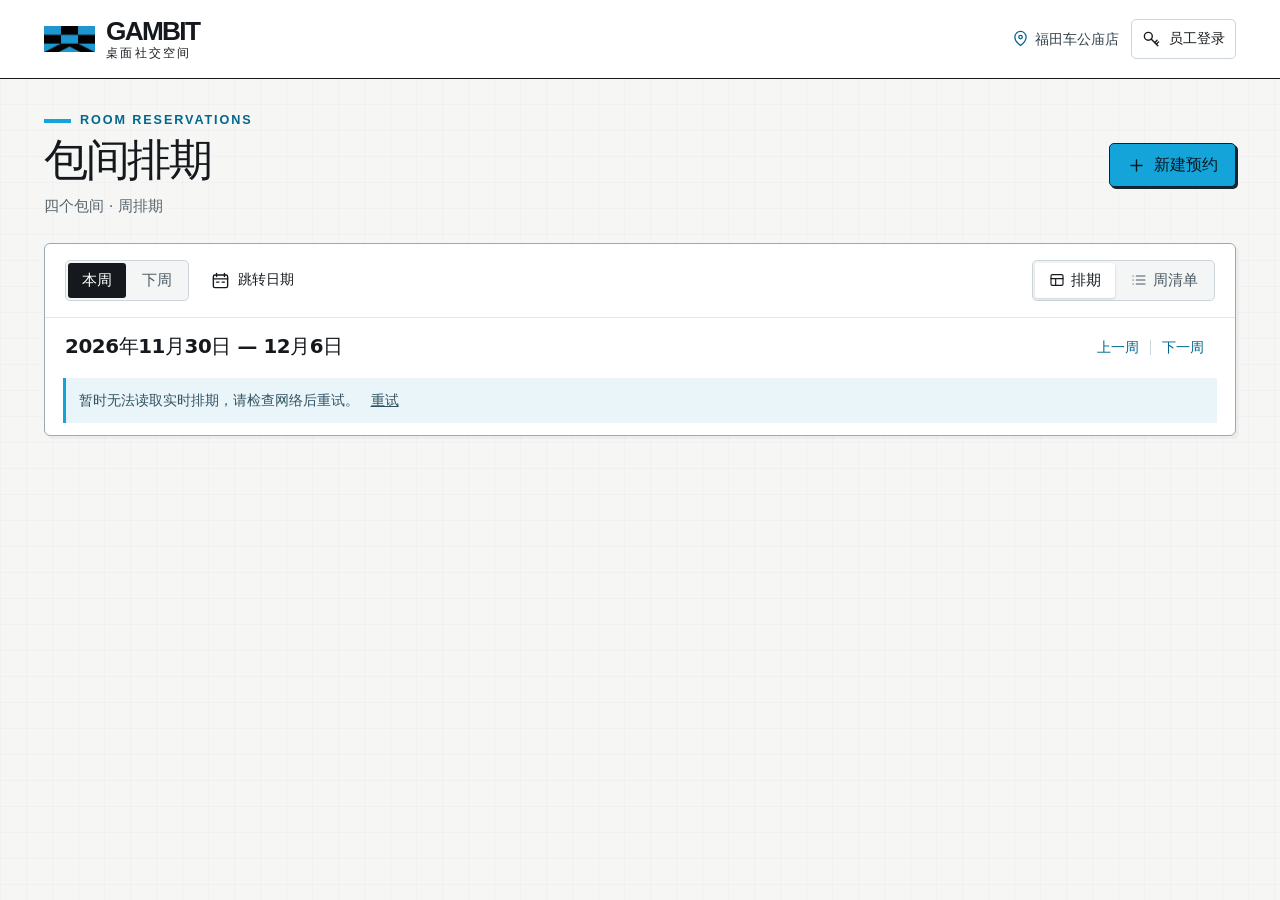
==== index.html @ 35f5a4e7 "发布 GAMBIT 实时只读包间排期" ====
<!doctype html>
<html lang="zh-CN"><head>
<meta charset="utf-8"><meta name="viewport" content="width=device-width, initial-scale=1, viewport-fit=cover">
<meta http-equiv="Content-Security-Policy" content="default-src 'self'; script-src 'self'; style-src 'self'; img-src 'self'; connect-src https://gambit-futian-room-bookings.major-petal-4125.chatgpt.site; form-action 'none'; base-uri 'none'; object-src 'none'">
<meta name="referrer" content="no-referrer"><meta name="robots" content="noindex, nofollow, noarchive">
<meta name="theme-color" content="#f6f7f5"><meta name="booking-service" content="https://gambit-futian-room-bookings.major-petal-4125.chatgpt.site/">
<title>GAMBIT 包间排期 · 福田车公庙店</title><link rel="icon" href="./gambit-mark.png"><link rel="stylesheet" href="./style.css">
<script type="module" src="./viewer.js"></script></head><body>
<svg class="icon-defs" xmlns="http://www.w3.org/2000/svg" aria-hidden="true">
  <symbol id="i-pin" viewBox="0 0 24 24"><path d="M20 10c0 6-8 12-8 12S4 16 4 10a8 8 0 1 1 16 0Z"/><circle cx="12" cy="10" r="2.5"/></symbol>
  <symbol id="i-lock" viewBox="0 0 24 24"><rect x="4.5" y="10" width="15" height="11" rx="2"/><path d="M8 10V7a4 4 0 1 1 8 0v3m-4 5v2"/></symbol>
  <symbol id="i-key" viewBox="0 0 24 24"><circle cx="8" cy="8" r="5"/><path d="m11.5 11.5 8.5 8.5m-4-4 3-3m-1 5 3-3"/></symbol>
  <symbol id="i-eye" viewBox="0 0 24 24"><path d="M2 12s3.5-7 10-7 10 7 10 7-3.5 7-10 7S2 12 2 12Z"/><circle cx="12" cy="12" r="3"/></symbol>
  <symbol id="i-eyeoff" viewBox="0 0 24 24"><path d="M3 3l18 18M10 5.2c6-1.1 10 4.1 12 6.8a20 20 0 0 1-3 3.6M6 6.6A20 20 0 0 0 2 12s3.4 7 10 7a11 11 0 0 0 4.1-.8"/></symbol>
  <symbol id="i-die" viewBox="0 0 24 24"><path d="m12 2 9 5v10l-9 5-9-5V7Zm0 0-4 7h8Zm-9 5 5 2-3 9m16-11-5 2 3 9M8 9l4 10 4-10m-11 9 7 1 7-1m-7 1v3"/></symbol>
  <symbol id="i-large" viewBox="0 0 24 24"><rect x="3" y="7" width="18" height="10" rx="2"/><path d="M6 4h3m6 0h3M6 20h3m6 0h3"/></symbol>
  <symbol id="i-room" viewBox="0 0 24 24"><path d="M5 21V5a2 2 0 0 1 2-2h10a2 2 0 0 1 2 2v16M3 21h18m-6-9v2"/></symbol>
  <symbol id="i-plus" viewBox="0 0 24 24"><path d="M12 5v14M5 12h14"/></symbol>
  <symbol id="i-calendar" viewBox="0 0 24 24"><rect x="3" y="5" width="18" height="16" rx="2"/><path d="M7 3v4m10-4v4M3 10h18m-14 4h3m4 0h3"/></symbol>
  <symbol id="i-grid" viewBox="0 0 24 24"><rect x="3" y="4" width="18" height="16" rx="2"/><path d="M3 10h18m-11 0v10"/></symbol>
  <symbol id="i-list" viewBox="0 0 24 24"><path d="M8 6h13M8 12h13M8 18h13M3 6h.5M3 12h.5M3 18h.5"/></symbol>
  <symbol id="i-clock" viewBox="0 0 24 24"><circle cx="12" cy="12" r="9"/><path d="M12 6v6l4 2"/></symbol>
  <symbol id="i-people" viewBox="0 0 24 24"><circle cx="9" cy="8" r="3"/><path d="M3 20v-2a6 6 0 0 1 12 0v2m1-15a3 3 0 0 1 0 6m2 3a5 5 0 0 1 3 4v2"/></symbol>
  <symbol id="i-x" viewBox="0 0 24 24"><path d="m6 6 12 12M18 6 6 18"/></symbol>
  <symbol id="i-down" viewBox="0 0 24 24"><path d="m6 9 6 6 6-6"/></symbol>
  <symbol id="i-edit" viewBox="0 0 24 24"><path d="m15 5 4 4M4 20l4-1 12-12a2.8 2.8 0 0 0-4-4L4 15Z"/></symbol>
  <symbol id="i-check" viewBox="0 0 24 24"><path d="m4 12 5 5L20 6"/></symbol>
</svg>
<header class="topbar"><div class="mast wrap">
  <div class="brand" aria-label="GAMBIT 桌面社交空间"><img src="./gambit-mark.png" width="48" height="24" alt=""><div><b>GAMBIT</b><span>桌面社交空间</span></div></div>
  <div class="mast-tools"><span class="location"><svg class="ico"><use href="#i-pin"/></svg>福田车公庙店</span><button id="staff-login" class="plain lock"><svg class="ico"><use href="#i-key"/></svg>员工登录</button></div>
</div></header>
<noscript><p class="wrap">请启用 JavaScript 查看实时排期，或<a href="https://gambit-futian-room-bookings.major-petal-4125.chatgpt.site/">打开门店预约台</a>。</p></noscript>
<main id="board" class="board wrap">
  <div class="page-heading">
    <div><div class="eyebrow"><i></i>ROOM RESERVATIONS</div><h1>包间排期</h1><p id="stats" class="summary" aria-live="polite"></p></div>
    <button id="new-booking" class="button primary"><svg class="ico"><use href="#i-plus"/></svg>新建预约</button>
  </div>
  <section class="calendar-panel" aria-labelledby="week-range">
    <div class="calendar-toolbar">
      <div class="week-control"><div class="week-tabs" aria-label="快捷选周"><button id="this-week">本周</button><button id="next-week">下周</button></div>
      <button class="plain jump" id="jump"><svg class="ico"><use href="#i-calendar"/></svg>跳转日期</button></div>
      <div class="view-tabs" aria-label="查看方式"><button id="view-grid"><svg class="ico"><use href="#i-grid"/></svg>排期</button><button id="view-list"><svg class="ico"><use href="#i-list"/></svg>周清单</button></div>
    </div>
    <div class="week-line"><h2 id="week-range"></h2><div class="pager"><button id="prev" aria-label="上一周">上一周</button><span aria-hidden="true"></span><button id="next" aria-label="下一周">下一周</button></div></div>
    <div id="calendar-feedback" class="notice" role="status" hidden></div>
    <div id="schedule"></div>
  </section>
</main>
<dialog id="date-dialog" class="dialog compact" aria-labelledby="date-title">
  <div class="dialog-head"><h2 id="date-title">跳转日期</h2><button type="button" class="icon-button" data-close aria-label="关闭"><svg class="ico"><use href="#i-x"/></svg></button></div>
  <form id="date-form"><div class="dialog-body"><label for="jump-date">查看哪一天</label><input type="date" id="jump-date" min="1000-01-01" max="9998-12-31" required></div>
  <div class="dialog-foot"><button type="button" class="button" data-close>返回</button><button type="submit" class="button primary">查看排期</button></div></form>
</dialog>
<dialog id="detail" class="dialog detail" aria-labelledby="detail-heading">
  <div class="dialog-head"><span class="dialog-section">预约详情</span><button type="button" class="icon-button" data-close aria-label="关闭"><svg class="ico"><use href="#i-x"/></svg></button></div>
  <div id="detail-content" class="dialog-body"></div>
  <div class="dialog-foot"><button type="button" class="button" data-close>返回排期</button><button type="button" class="button primary" id="detail-login"><svg class="ico"><use href="#i-key"/></svg>员工登录</button></div>
</dialog></body></html>
---- style.css ----
:root {
  color-scheme: light;
  --ink: #15191d;
  --muted: #56636c;
  --line: #ccd5d9;
  --soft-line: #e1e6e8;
  --paper: #f6f7f5;
  --blue: #14a4da;
  --deep-blue: #00678f;
  font: 100%/1.55 "Gambit Sans", "PingFang SC", "Microsoft YaHei", "Noto Sans CJK SC", system-ui, sans-serif;
  color: var(--ink);
  background: var(--paper);
  font-synthesis: none;
}
* { box-sizing: border-box }
[hidden] { display: none !important }
body {
  margin: 0; min-height: 100vh;
  background-image: linear-gradient(#78858d0b 1px, transparent 1px), linear-gradient(90deg, #78858d0b 1px, transparent 1px);
  background-size: 26px 26px;
}
button, input, textarea { font: inherit; color: inherit }
button { cursor: pointer; -webkit-tap-highlight-color: transparent; touch-action: manipulation }
button:disabled { cursor: wait; opacity: .55 }
button:focus-visible, summary:focus-visible, input:focus-visible, textarea:focus-visible, a:focus-visible { outline: 3px solid #007aaa; outline-offset: 3px }
button { background: none; border: 0; line-height: 1.35 }
h1,h2,h3,p,fieldset,dl,dd { margin: 0 }
.wrap { width: min(1240px, calc(100% - 88px)); margin-inline: auto }
.icon-defs { position: absolute; width: 0; height: 0; overflow: hidden }
.ico { width: 19px; height: 19px; display: inline-block; flex: none; fill: none; stroke: currentColor; stroke-width: 1.75; stroke-linecap: round; stroke-linejoin: round; vertical-align: middle }
.topbar { background: #fff; border-bottom: 1px solid var(--ink) }
.mast { min-height: 78px; display: flex; align-items: center; justify-content: space-between; gap: 14px }
.brand { display: inline-flex; align-items: center; gap: 11px }
.brand img { width: 51px; height: auto }
.brand div { display: grid; gap: 3px }
.brand b { font-family: "Arial Black", Arial, sans-serif; font-size: 1.64rem; line-height: .94; font-weight: 1000; letter-spacing: -.065em }
.brand span { font-size: .75rem; line-height: 1; font-weight: 700; letter-spacing: .19em }
.mast-tools, .location, .plain, .button, .icon-button, .duration, .text-button, .photo-label { display: inline-flex; align-items: center; justify-content: center }
.mast-tools { gap: 12px }
.location { gap: 6px; color: #34424b; font-size: .9rem; font-weight: 600 }
.location .ico { color: var(--deep-blue); width: 17px }
.button, .plain, .icon-button { gap: 8px; font-weight: 650; border-radius: 5px }
.button { min-height: 44px; padding: 9px 17px; background: #fff; border: 1px solid #abb7bd }
.button:hover { background: #eef2f3 }
.button.primary { background: var(--blue); border-color: #0b2530; color: #081820; box-shadow: 2px 2px 0 #17252c }
.button.primary:hover { background: #39b6e4 }
.button.primary:active { box-shadow: none; transform: translate(1px, 1px) }
.button.full { width: 100% }
.plain { min-height: 40px; padding: 7px 10px; font-size: .9rem }
.plain:hover, .icon-button:hover { background: #eaf1f4 }
.icon-button { min-width: 40px; min-height: 40px; padding: 7px }
.lock { border: 1px solid var(--line) }
.eyebrow { display: flex; align-items: center; gap: 9px; font: 700 .79rem/1.2 Arial, sans-serif; letter-spacing: .15em }
.eyebrow i { width: 27px; height: 4px; background: var(--blue) }
.gate-main { max-width: 1160px; padding: clamp(38px, 7vh, 78px) 0 40px }
.gate-card { display: grid; grid-template-columns: 1.2fr 1fr; border: 1px solid #222e34; background: #fff; box-shadow: 5px 5px 0 #13222c14; border-radius: 7px; overflow: hidden }
.hero-photo { position: relative; isolation: isolate; min-height: 450px; overflow: hidden; background-color: #25251f; color: #fff }
.room-photo { position: absolute; inset: 0; width: 100%; height: 100%; object-fit: cover; object-position: 49% 46%; z-index: -2 }
.hero-photo::after { content: ""; position: absolute; inset: 0; z-index: -1; background: linear-gradient(180deg, #0003, transparent 34%, #0001 52%, #030c12e6 100%) }
.photo-label { position: absolute; left: 25px; top: 25px; gap: 7px; font-size: .875rem; color: #fff; background: #11191cd9; padding: 5px 11px; border: 1px solid #ffffff4d; border-radius: 3px }
.photo-label .ico { width: 16px; height: 16px; color: #66d7ff }
.photo-caption { position: absolute; left: clamp(24px, 3.4vw, 54px); right: 16px; bottom: 45px }
.photo-caption .eyebrow { color: #8de2ff; margin-bottom: 11px }
.photo-caption h1 { font-size: clamp(3rem, 5.6vw, 5rem); font-weight: 800; line-height: 1.12; letter-spacing: -.055em }
.checker { width: 96px; height: 12px; position: absolute; right: 0; bottom: 0; background: repeating-conic-gradient(var(--blue) 0 25%, #121a20 0 50%) 0 / 24px 24px }
.gate-entry { padding: clamp(28px, 4.4vw, 62px); align-self: center }
.key-icon { background: #dff4fb; border: 1px solid #9edbed; border-radius: 5px; width: 45px; height: 45px; display: grid; place-items: center; color: #066d94; margin-bottom: 18px }
.key-icon .ico { width: 25px; height: 25px }
.gate-entry h2 { font-size: clamp(1.65rem, 2.8vw, 2.38rem); font-weight: 750; letter-spacing: -.045em; line-height: 1.3 }
.intro { color: var(--muted); margin: 8px 0 25px }
label:not(.inline-check), legend { display: block; font-size: .91rem; font-weight: 650; color: #28343b }
input:not([type=checkbox],[type=radio]), textarea {
  display: block; width: 100%; min-width: 0; min-height: 44px; padding: 9px 12px;
  border: 1px solid #abb8bf; border-radius: 4px; background: #fff; font-size: 1rem; line-height: 1.45; font-weight: 400;
}
input::placeholder, textarea::placeholder { color: #687782; opacity: 1 }
label input:not([type=radio],[type=checkbox]), label textarea, label + input, .password-input { margin-top: 6px }
.password-input { position: relative }
.password-input input { padding-right: 46px }
.password-input .visibility { position: absolute; top: 2px; bottom: 2px; right: 2px; color: var(--muted) }
#confirm-field { margin-top: 13px }
#enter { margin-top: 20px }
.gate-links { display: flex; flex-wrap: wrap; justify-content: space-between; align-items: center; gap: 8px; margin-top: 12px }
.gate-links a { color: var(--deep-blue); font-size: .875rem; text-underline-offset: .18em }
.gate-links .plain { margin-left: -8px }
.field-note { margin-left: 4px; color: var(--muted); font-size: .81rem; font-weight: 400 }
.room-index { display: grid; grid-template-columns: .83fr repeat(4, 1fr); margin-top: 23px; background: #fff; border: 1px solid var(--line); border-radius: 5px; padding: 17px 0; align-items: center }
.room-index h2 { font-size: .9rem; color: var(--muted); font-weight: 650; padding-left: 25px }
.room-index > div { display: flex; align-items: center; gap: 10px; font-weight: 650; border-left: 1px solid var(--soft-line); padding-left: clamp(15px, 2.15vw, 34px) }
[data-room=trpg] { --room: #00779f; --wash: #e0f4fc; --edge: #1c9fc9 }
[data-room=large] { --room: #825400; --wash: #fff1ce; --edge: #d9a126 }
[data-room=small1] { --room: #69519a; --wash: #f0ebfc; --edge: #a08bc9 }
[data-room=small2] { --room: #256a50; --wash: #e3f3e9; --edge: #68aa85 }
.room-icon { color: var(--room); background: var(--wash); border-radius: 4px; width: 33px; height: 33px; display: inline-grid; place-items: center }
.board { padding: 34px 0 48px }
.page-heading { display: flex; align-items: center; justify-content: space-between; gap: 12px; margin-bottom: 25px }
.page-heading .eyebrow { color: var(--deep-blue); margin-bottom: 7px }
.page-heading h1 { font-size: clamp(2.1rem, 3.4vw, 3.15rem); line-height: 1.18; font-weight: 780; letter-spacing: -.055em }
.summary { color: var(--muted); margin-top: 8px; min-height: 23px; font-size: .92rem; font-variant-numeric: tabular-nums }
.calendar-panel { border: 1px solid #9ba9b1; border-radius: 6px; background: #fff; box-shadow: 3px 3px 0 #1831440b; overflow: hidden }
.calendar-toolbar, .week-line { display: flex; justify-content: space-between; align-items: center; gap: 10px; padding: 16px 20px }
.calendar-toolbar { border-bottom: 1px solid var(--soft-line) }
.week-control, .week-tabs, .view-tabs, .pager { display: flex; align-items: center }
.week-control { gap: 12px }
.week-tabs, .view-tabs { border: 1px solid var(--line); border-radius: 5px; padding: 2px; background: #f4f6f6; gap: 2px }
.week-tabs button, .view-tabs button { padding: 7px 14px; min-height: 35px; border-radius: 3px; display: inline-flex; align-items: center; gap: 6px; font-size: .91rem; font-weight: 650; color: #4c5962 }
.week-tabs [aria-pressed=true] { background: var(--ink); color: #fff }
.view-tabs [aria-pressed=true] { background: #fff; color: var(--ink); box-shadow: 0 1px 3px #18314430 }
.view-tabs .ico { width: 16px; height: 16px }
.week-tabs button:hover:not([aria-pressed=true]),.view-tabs button:hover:not([aria-pressed=true]) { background: #e5eaec }
.week-line { padding-block: 12px }
.week-line h2 { font-size: clamp(1rem, 1.6vw, 1.24rem); letter-spacing: -.02em }
.pager { white-space: nowrap }
.pager span { height: 15px; width: 1px; background: var(--line) }
.pager button { color: var(--deep-blue); min-height: 36px; padding: 6px 11px; border-radius: 4px; font-size: .875rem; font-weight: 650 }
.pager button:hover { background: #e8f4f9 }
.calendar-table { width: 100%; border-collapse: collapse; table-layout: fixed; font-variant-numeric: tabular-nums }
.calendar-table .date-col { width: 94px }
.calendar-table th, .calendar-table td { text-align: left }
.calendar-table thead { background: #f2f5f5; border-top: 1px solid var(--line) }
.calendar-table thead th { padding: 12px 14px; font-size: .96rem; font-weight: 700; border-bottom: 1px solid var(--line) }
.calendar-table thead th:first-child { padding-left: 18px; font-size: .87rem; color: var(--muted) }
.room-head { display: flex; align-items: center; gap: 8px }
.room-head .room-icon { width: 28px; height: 28px }
.room-head .ico { width: 17px; height: 17px }
.calendar-table tbody th { vertical-align: top; padding: 11px 12px 11px 18px; background: #fafbfa; border-right: 1px solid var(--soft-line); font-weight: 600 }
.calendar-table tr + tr th,.calendar-table tr + tr td { border-top: 1px solid var(--soft-line) }
.calendar-table td { border-left: 1px solid var(--soft-line); padding: 5px; vertical-align: top; height: 66px; position: relative }
.day-number { display: block; font: 750 1.22rem/1.2 Arial, sans-serif; letter-spacing: -.04em }
.day-name { font-size: .8rem; color: #52626c; margin-top: 3px; display: block }
.calendar-table tr.today th { box-shadow: inset 4px 0 0 var(--blue); background: #eaf7fc }
.today .day-name { color: var(--deep-blue); font-weight: 700 }
.weekend th .day-number { color: #76531d }
.empty-slot { display: flex; width: 100%; min-height: 51px; height: 100%; align-items: center; justify-content: center; border-radius: 3px; color: #9caab0 }
.empty-slot .ico { width: 15px; height: 15px }
.empty-slot:hover { background: var(--wash); color: var(--room) }
.filled .extra-slot { position: absolute; top: 8px; right: 8px; display: grid; place-items: center; height: 30px; width: 29px; border-radius: 3px; background: var(--wash); color: var(--room) }
.filled .extra-slot .ico { width: 15px; height: 15px }
.filled .extra-slot:hover { box-shadow: inset 0 0 0 1px var(--edge) }
.filled .booking-card:first-child strong { padding-right: 24px }
.booking-card { display: block; width: 100%; text-align: left; background: var(--wash); border-left: 3px solid var(--edge); border-radius: 3px; padding: 8px 10px; margin-bottom: 3px }
.booking-card:hover { box-shadow: inset 0 0 0 1px var(--edge) }
.booking-card strong { display: block; color: #18252d; font-weight: 730; font-size: .97rem; line-height: 1.4; overflow-wrap: anywhere }
.card-time { display: block; line-height: 1.5; font-size: .9rem; font-weight: 680; color: var(--room); font-variant-numeric: tabular-nums; margin-top: 2px }
.card-facts { display: inline-flex; flex-wrap: wrap; gap: 4px 13px; margin-top: 4px; color: #33444d; font-size: .86rem }
.card-facts span,.pill,.facts-strip span { display: inline-flex; align-items: center; gap: 5px }
.card-facts .ico { width: 14px; height: 14px }
.notice { margin: 0 18px 12px; padding: 9px 13px; background: #eaf5fa; border-left: 3px solid var(--blue); color: #315261; font-size: .9rem }
.notice button { text-decoration: underline; font-weight: 700; color: inherit; padding: 4px 7px }
.mobile-schedule { display: none }
.agenda { border-top: 1px solid var(--line); padding: 0 20px }
.agenda-day { display: grid; grid-template-columns: 105px minmax(0,1fr); gap: 10px; padding: 15px 0; border-bottom: 1px solid var(--soft-line) }
.agenda-day:last-child { border-bottom: 0 }
.agenda-day h3 { font-size: 1rem }
.agenda-day h3 span { display: block; font-size: .84rem; color: var(--muted); font-weight: 500 }
.agenda-booking { width: 100%; display: grid; grid-template-columns: minmax(150px,1.3fr) minmax(106px,.7fr) minmax(84px,.6fr) minmax(70px,.5fr) minmax(110px,.7fr); align-items: center; gap: 10px; text-align: left; min-height: 46px; border-bottom: 1px dashed var(--soft-line); padding: 7px }
.agenda-booking:last-child { border-bottom: 0 }
.agenda-booking:hover { background: #f7fafb }
.agenda-booking strong { overflow-wrap: anywhere; font-size: 1rem }
.agenda-booking .card-time { margin: 0 }
.agenda-fact { display: flex; align-items: center; gap: 5px; font-size: .9rem; color: var(--muted) }
.agenda-fact .ico { width: 16px }
.pill { color: var(--room); background: var(--wash); padding: 4px 9px; border-radius: 4px; font-size: .875rem; font-weight: 650; width: fit-content }
.pill::before { content: ""; width: 6px; height: 12px; background: var(--edge); border-radius: 1px }
.agenda-empty { display: flex; align-items: center; justify-content: space-between; color: var(--muted); font-size: .9rem; min-height: 40px }
.agenda-empty button { color: var(--deep-blue); font-weight: 650; padding: 8px }
.dialog { border: 1px solid #25323b; border-radius: 8px; width: min(580px, calc(100% - 32px)); max-height: min(90dvh, 900px); padding: 0; overflow: auto; color: var(--ink); background: #fff; box-shadow: 0 15px 70px #111c2638 }
.dialog::backdrop { background: #11212b85 }
body:has(dialog[open]) { overflow: hidden }
.dialog.compact { max-width: 425px }
.dialog-head, .dialog-foot { display: flex; align-items: center; justify-content: space-between; gap: 10px; padding: 13px 22px; background: #fff; z-index: 2 }
.dialog-head { position: sticky; top: 0; border-bottom: 1px solid var(--soft-line) }
.dialog-head h2, .dialog-section { font-size: 1.2rem; font-weight: 720 }
.dialog-head .icon-button { margin-right: -6px }
.dialog-body { padding: 21px 23px }
.dialog-foot { justify-content: flex-end; position: sticky; bottom: 0; border-top: 1px solid var(--soft-line) }
.form-grid { display: grid; grid-template-columns: repeat(2, minmax(0,1fr)); gap: 14px 16px }
.wide { grid-column: 1/-1 }
.form-stack { display: grid; gap: 13px }
fieldset { border: 0; padding: 0; min-width: 0 }
legend { padding: 0; margin-bottom: 6px }
.room-choices { display: grid; grid-template-columns: repeat(4,1fr); gap: 6px }
.room-choices label { position: relative; display: grid; place-items: center; min-height: 42px; border: 1px solid var(--line); border-radius: 4px; font-size: .875rem; white-space: nowrap; cursor: pointer }
.room-choices input { position: absolute; opacity: 0; inset: 0; width: 100%; height: 100%; margin: 0; cursor: pointer }
.room-choices label:has(:checked) { color: var(--room); border: 2px solid var(--room); background: var(--wash) }
.room-choices label:focus-within { outline: 2px solid var(--deep-blue); outline-offset: 2px }
.duration-row { display: flex; align-items: center; justify-content: space-between; gap: 8px }
.duration { color: #075e80; background: #edf8fc; border-radius: 4px; gap: 6px; padding: 5px 9px; font-size: .9rem; font-weight: 650 }
.duration .ico { width: 16px; height: 16px }
.inline-check { display: flex; align-items: center; gap: 5px; font-size: .9rem; cursor: pointer }
.inline-check input { accent-color: var(--deep-blue); width: 16px; height: 16px }
.quick-lengths { display: flex; gap: 6px; flex-wrap: wrap; align-items: center; font-size: .85rem; color: var(--muted) }
.quick-lengths > span { margin-right: 3px }
.quick-lengths button { border: 1px solid var(--line); border-radius: 4px; color: #36464f; padding: 5px 9px; min-height: 32px }
.quick-lengths button:hover { background: #e6f5fb }
.extra { border-top: 1px solid var(--soft-line); padding-top: 12px }
.extra summary { display: flex; align-items: center; gap: 7px; font-weight: 680; cursor: pointer; list-style: none; min-height: 34px }
.extra summary::-webkit-details-marker { display: none }
.extra summary span { color: var(--muted); font-size: .8rem; font-weight: 400 }
.extra summary .ico { margin-left: auto; width: 16px }
.extra[open] summary .ico { transform: rotate(180deg) }
.extra .form-grid { padding-top: 11px }
textarea { resize: vertical }
.muted { color: var(--muted); font-size: .9rem }
.error { background: #fff0eb; border-left: 3px solid #bf5238; color: #8b301e; padding: 9px 12px; font-size: .9rem; margin: 8px 0 0; overflow-wrap: anywhere }
.inset { margin: 0 23px 15px }
.detail h2 { font-size: 1.55rem; line-height: 1.35; margin: 12px 0 16px; overflow-wrap: anywhere }
.detail-time { font-size: 1.03rem; font-weight: 650; font-variant-numeric: tabular-nums; line-height: 1.7 }
.facts-strip { display: flex; gap: 18px; font-size: .95rem; margin: 9px 0 3px }
.facts-strip .ico { width: 16px; color: var(--deep-blue) }
.detail-data { display: grid; grid-template-columns: 88px minmax(0,1fr); gap: 11px; border-top: 1px solid var(--soft-line); padding-top: 16px; margin-top: 18px; font-size: .95rem }
.detail-data dt { color: var(--muted) }
.detail-data dd { white-space: pre-wrap; overflow-wrap: anywhere }
.text-danger { color: #984c3c; font-weight: 650; min-height: 42px; margin-right: auto; padding: 7px 2px }
.delete-check { padding: 15px 23px 20px; background: #fff4ef; border-top: 1px solid #e8c4b7 }
.delete-check p { color: #6c5145; margin: 4px 0 10px; font-size: .9rem }
.delete-check div { display: flex; gap: 9px }
.button.destructive { background: #a43d2a; color: #fff; border-color: #843021 }
.toast { position: fixed; z-index: 8; bottom: 24px; left: 50%; transform: translateX(-50%); width: max-content; max-width: calc(100% - 32px); border-radius: 5px; background: #17252d; color: #fff; padding: 11px 19px; box-shadow: 0 4px 16px #0002; font-size: .95rem }
@media (min-width: 1500px) { .gate-main { padding-top: 9vh } }
@media (max-width: 1020px) {
  .wrap { width: calc(100% - 40px) }
  .gate-entry { padding: 32px }
  .room-index { grid-template-columns: .7fr repeat(4,1fr) }
  .room-index > div { gap: 7px; padding-left: 12px }
  .room-index h2 { padding-left: 15px }
  .calendar-table .date-col { width: 80px }
  .agenda-day { grid-template-columns: 83px minmax(0,1fr) }
  .agenda-booking { grid-template-columns: minmax(100px,1.3fr) minmax(106px,1fr) .8fr .6fr minmax(75px,.7fr); gap: 6px }
}
@media (max-width: 800px) {
  .gate-card { grid-template-columns: 1fr 1fr }
  .gate-entry { padding: 25px }
  .hero-photo { min-height: 370px }
  .room-index { grid-template-columns: repeat(4,1fr); padding: 14px 4px }
  .room-index h2 { display: none }
  .room-index > div:nth-child(2) { border-left: 0 }
  .calendar-table { display: none }
  .mobile-schedule { display: block }
  .day-strip { display: grid; grid-template-columns: repeat(7,minmax(0,1fr)); gap: 4px; padding: 8px 14px 12px; border-bottom: 1px solid var(--line) }
  .date-tab { display: grid; justify-items: center; align-content: center; gap: 2px; border: 1px solid transparent; border-radius: 5px; min-height: 61px; color: #3c4b54; padding: 4px 0 }
  .date-tab small { font-size: .77rem }
  .date-tab b { font: 700 1.12rem/1.1 Arial, sans-serif }
  .date-tab i { width: 5px; height: 5px; border-radius: 50%; background: transparent }
  .date-tab.has-booking i { background: var(--blue) }
  .date-tab[aria-pressed=true] { background: var(--ink); color: #fff }
  .date-tab.is-today:not([aria-pressed=true]) { border-color: #79c5e2; color: #00638b }
  .day-rooms { padding: 0 17px }
  .day-room { padding: 13px 0 16px; border-bottom: 1px solid var(--soft-line) }
  .day-room:last-child { border: 0 }
  .day-room-head { display: flex; align-items: center; justify-content: space-between; gap: 10px; margin-bottom: 8px }
  .day-room-head h3 { display: flex; align-items: center; gap: 8px; font-size: 1rem }
  .day-room-head button { display: grid; place-content: center; width: 37px; height: 37px; border: 1px solid var(--line); border-radius: 4px; color: var(--deep-blue) }
  .day-room-head button .ico { width: 17px }
  .day-room .booking-card { padding: 10px 12px; margin-top: 6px }
  .mobile-free { font-size: .89rem; color: #566670; padding: 7px 12px; background: #f5f7f7; border-radius: 3px }
}
@media (max-width: 610px) {
  .wrap { width: calc(100% - 28px) }
  .mast { min-height: 61px }
  .mast-tools { gap: 4px }
  .brand { gap: 7px }
  .brand img { width: 36px }
  .brand b { font-size: 1.23rem }
  .brand span { font-size: .75rem; letter-spacing: .035em }
  .location { font-size: .79rem; gap: 3px }
  .location .ico { width: 14px }
  .mast-tools .icon-button { min-width: 34px }
  .lock { min-height: 37px; padding: 6px 7px; gap: 4px }
  .lock .ico { width: 15px }
  .gate-main { padding: 19px 0 25px }
  .gate-card { grid-template-columns: minmax(0,1fr) }
  .hero-photo { min-height: 185px; min-height: clamp(170px, 27vh, 225px) }
  .room-photo { object-position: 48% 43% }
  .photo-label { top: 13px; left: 16px; font-size: .78rem; padding: 3px 7px }
  .photo-caption { left: 19px; bottom: 16px }
  .photo-caption .eyebrow { font-size: .75rem; margin-bottom: 4px }
  .photo-caption h1 { font-size: 2.55rem }
  .checker { width: 72px }
  .gate-entry { padding: 23px 21px 25px }
  .key-icon { display: none }
  .gate-entry h2 { font-size: 1.6rem }
  .intro { margin: 5px 0 17px; font-size: .94rem }
  #enter { margin-top: 16px }
  .room-index { grid-template-columns: repeat(2,1fr); gap: 11px 0; padding: 12px; margin-top: 14px }
  .room-index > div { font-size: .91rem; min-height: 32px }
  .room-index > div:nth-child(even) { border: 0; padding-left: 2px }
  .board { padding: 22px 0 25px }
  .page-heading { margin-bottom: 15px }
  .page-heading h1 { font-size: 2.15rem }
  .page-heading .eyebrow { font-size: .75rem; letter-spacing: .1em; gap: 6px }
  .eyebrow i { width: 20px; height: 3px }
  .page-heading .button { padding: 8px 10px; gap: 4px; font-size: .94rem }
  .summary { font-size: .85rem; margin-top: 4px }
  .calendar-toolbar { padding: 10px; gap: 4px; flex-wrap: wrap }
  .week-control { gap: 3px }
  .week-tabs button,.view-tabs button { padding: 6px 8px; font-size: .87rem; gap: 4px; min-height: 34px }
  .view-tabs .ico { display: none }
  .jump { padding: 5px 7px; gap: 4px; font-size: .85rem }
  .jump .ico { width: 15px }
  .week-line { padding: 9px 12px 2px; gap: 2px; flex-wrap: wrap }
  .week-line h2 { font-size: .98rem }
  .pager button { font-size: .82rem; padding: 6px }
  .day-strip { padding-inline: 9px; gap: 2px }
  .day-rooms { padding-inline: 12px }
  .notice { margin: 7px 10px; padding-inline: 9px; font-size: .85rem }
  .agenda { padding: 0 12px; margin-top: 8px }
  .agenda-day { display: block; padding: 11px 0 }
  .agenda-day h3 { display: flex; align-items: baseline; gap: 7px; font-size: .95rem }
  .agenda-booking { grid-template-columns: minmax(0,1fr) auto auto; gap: 4px 10px; border-left: 3px solid var(--edge); background: var(--wash); padding: 8px 10px; border-radius: 3px; margin: 6px 0; border-bottom: 0 }
  .agenda-booking strong { grid-column: 1/3; grid-row: 1 }
  .agenda-booking .pill { grid-column: 3; grid-row: 1; padding: 0; font-size: .79rem }
  .agenda-booking .pill::before { display: none }
  .agenda-fact { font-size: .84rem }
  .agenda-empty { min-height: 31px }
  .dialog { width: 100%; max-width: 100%; max-height: 94dvh; margin: auto 0 0; border-radius: 12px 12px 0 0; border-bottom: 0 }
  .dialog.compact { max-width: 100% }
  .dialog-head,.dialog-foot { padding: 9px 16px }
  .dialog-body { padding: 16px }
  .dialog-foot { padding-bottom: max(12px,env(safe-area-inset-bottom)) }
  .form-grid { gap: 12px 10px }
  .room-choices { gap: 4px }
  .room-choices label { font-size: .85rem }
  .quick-lengths { gap: 4px }
  .quick-lengths button { padding-inline: 7px }
}
@media (max-width: 359px) {
  .wrap { width: calc(100% - 20px) }
  .mast-tools:has(.lock:not([hidden])) .location { display: none }
  .calendar-toolbar { row-gap: 8px }
  .jump { padding-inline: 3px }
}
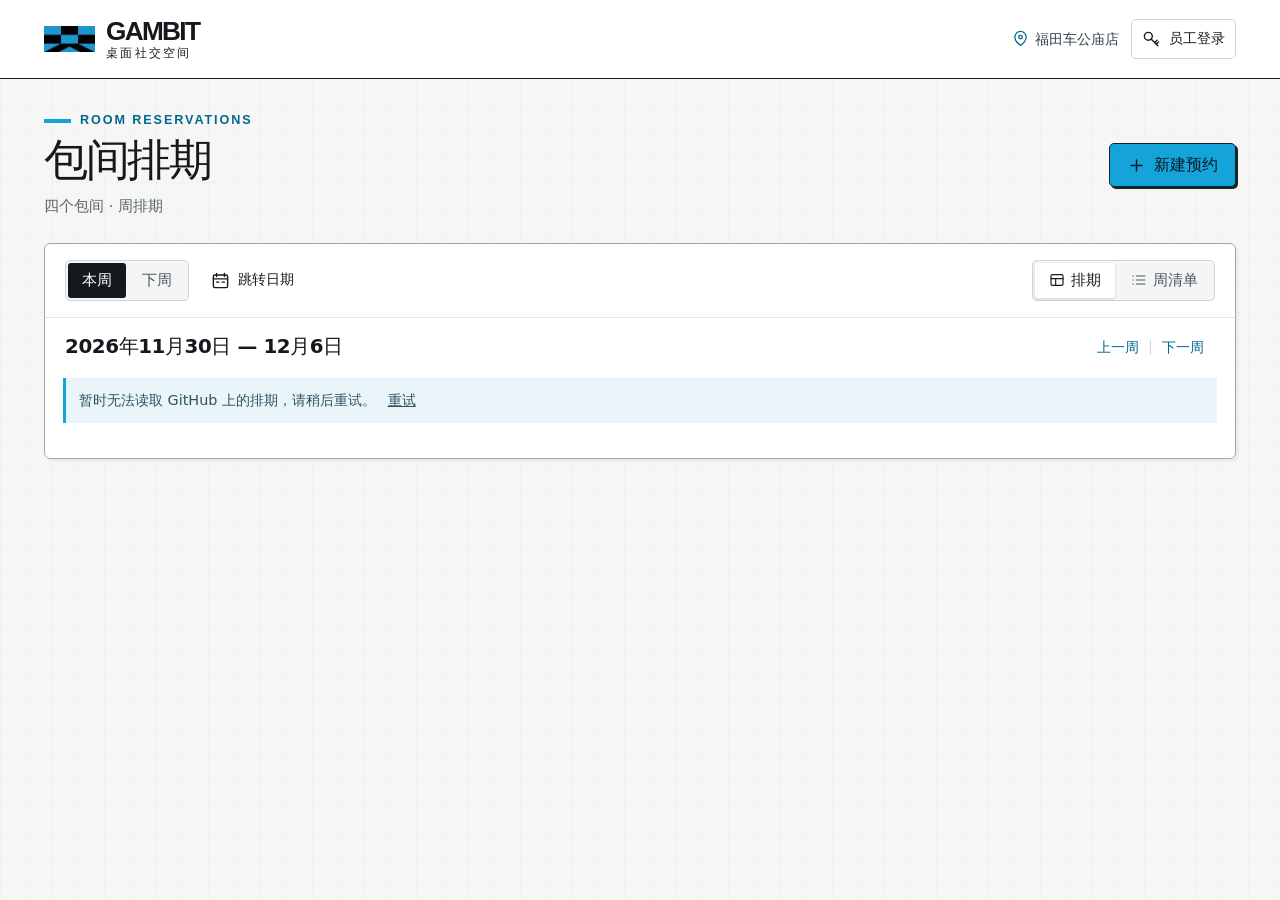
==== commit 8e7bcb75: "从同一 GitHub Pages 地址提供带更新时间的排期" ====
--- a/index.html
+++ b/index.html
@@ -1,7 +1,7 @@
 <!doctype html>
 <html lang="zh-CN"><head>
 <meta charset="utf-8"><meta name="viewport" content="width=device-width, initial-scale=1, viewport-fit=cover">
-<meta http-equiv="Content-Security-Policy" content="default-src 'self'; script-src 'self'; style-src 'self'; img-src 'self'; connect-src https://gambit-futian-room-bookings.major-petal-4125.chatgpt.site; form-action 'none'; base-uri 'none'; object-src 'none'">
+<meta http-equiv="Content-Security-Policy" content="default-src 'self'; script-src 'self'; style-src 'self'; img-src 'self'; connect-src 'self'; form-action 'none'; base-uri 'none'; object-src 'none'">
 <meta name="referrer" content="no-referrer"><meta name="robots" content="noindex, nofollow, noarchive">
 <meta name="theme-color" content="#f6f7f5"><meta name="booking-service" content="https://gambit-futian-room-bookings.major-petal-4125.chatgpt.site/">
 <title>GAMBIT 包间排期 · 福田车公庙店</title><link rel="icon" href="./gambit-mark.png"><link rel="stylesheet" href="./style.css">
@@ -44,7 +44,7 @@
     </div>
     <div class="week-line"><h2 id="week-range"></h2><div class="pager"><button id="prev" aria-label="上一周">上一周</button><span aria-hidden="true"></span><button id="next" aria-label="下一周">下一周</button></div></div>
     <div id="calendar-feedback" class="notice" role="status" hidden></div>
-    <div id="schedule"></div>
+    <div id="schedule"></div><p class="summary" id="published-time" aria-live="polite"></p>
   </section>
 </main>
 <dialog id="date-dialog" class="dialog compact" aria-labelledby="date-title">
